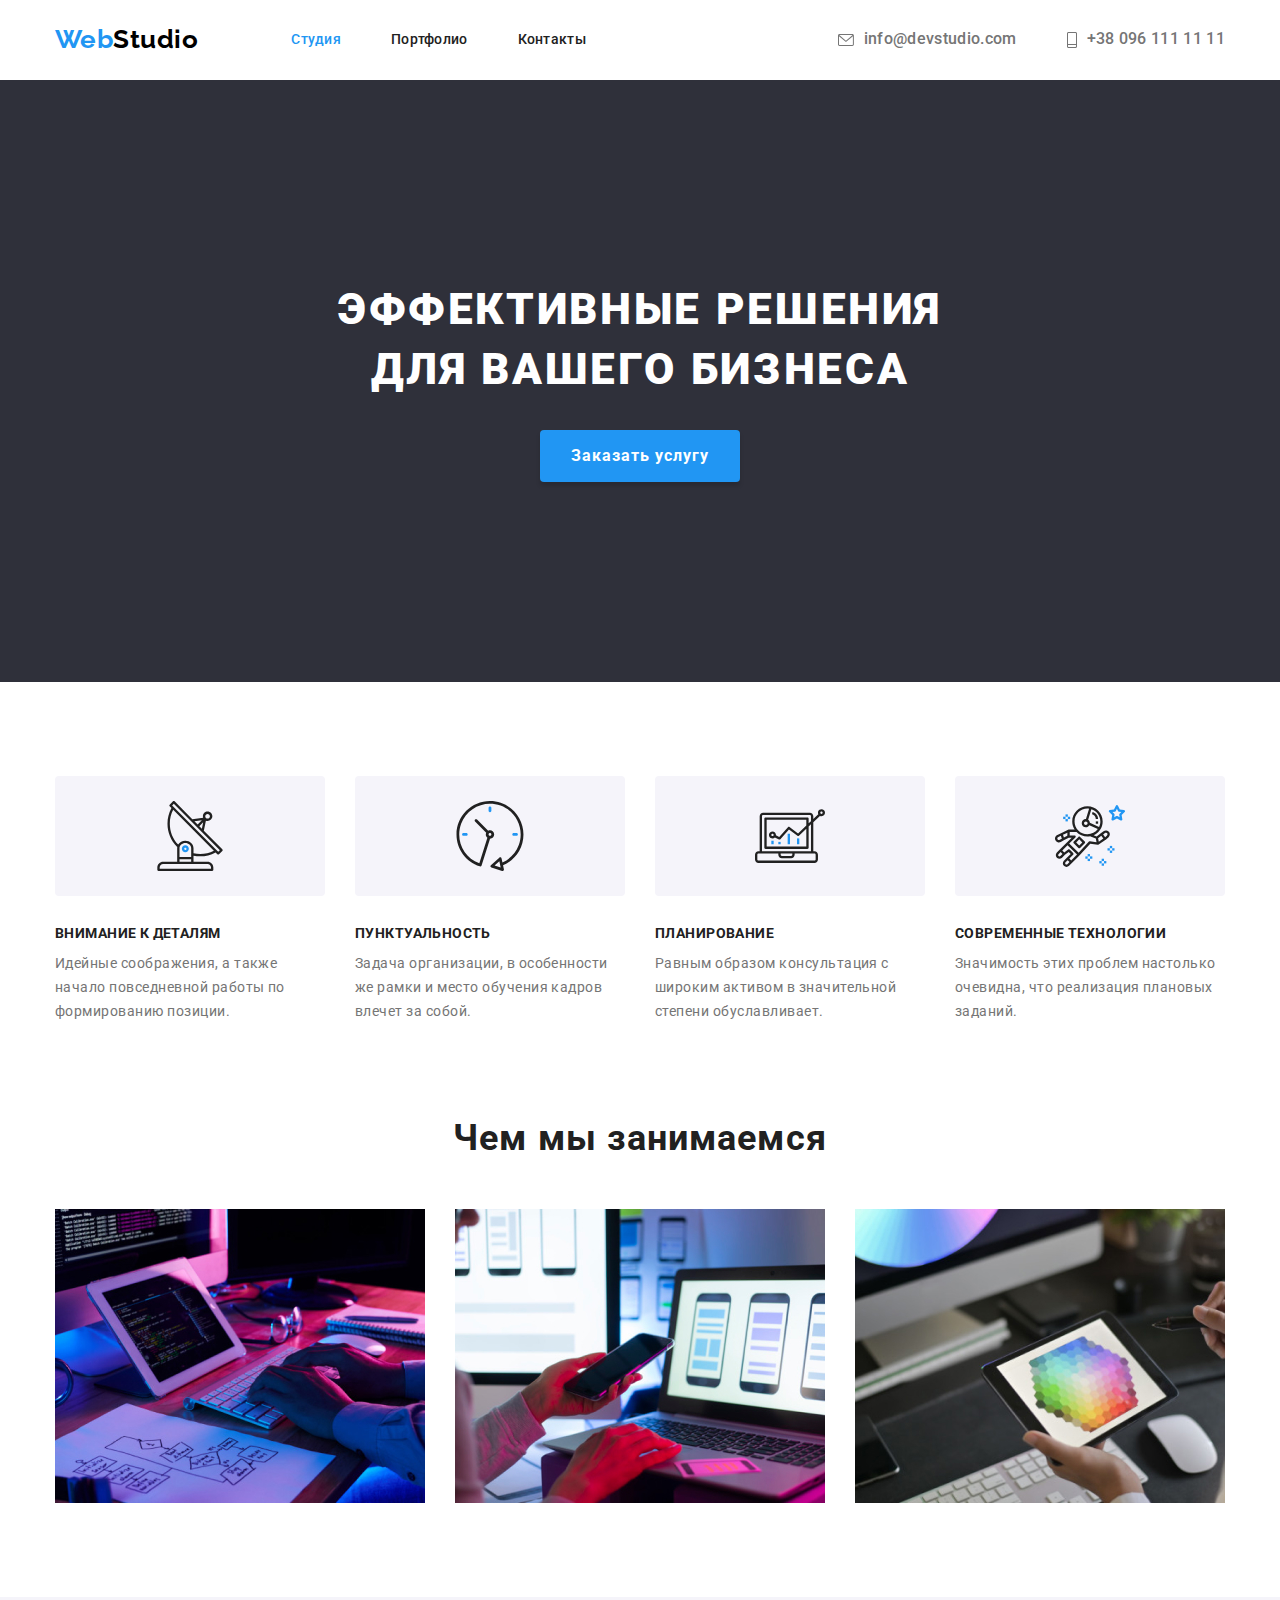
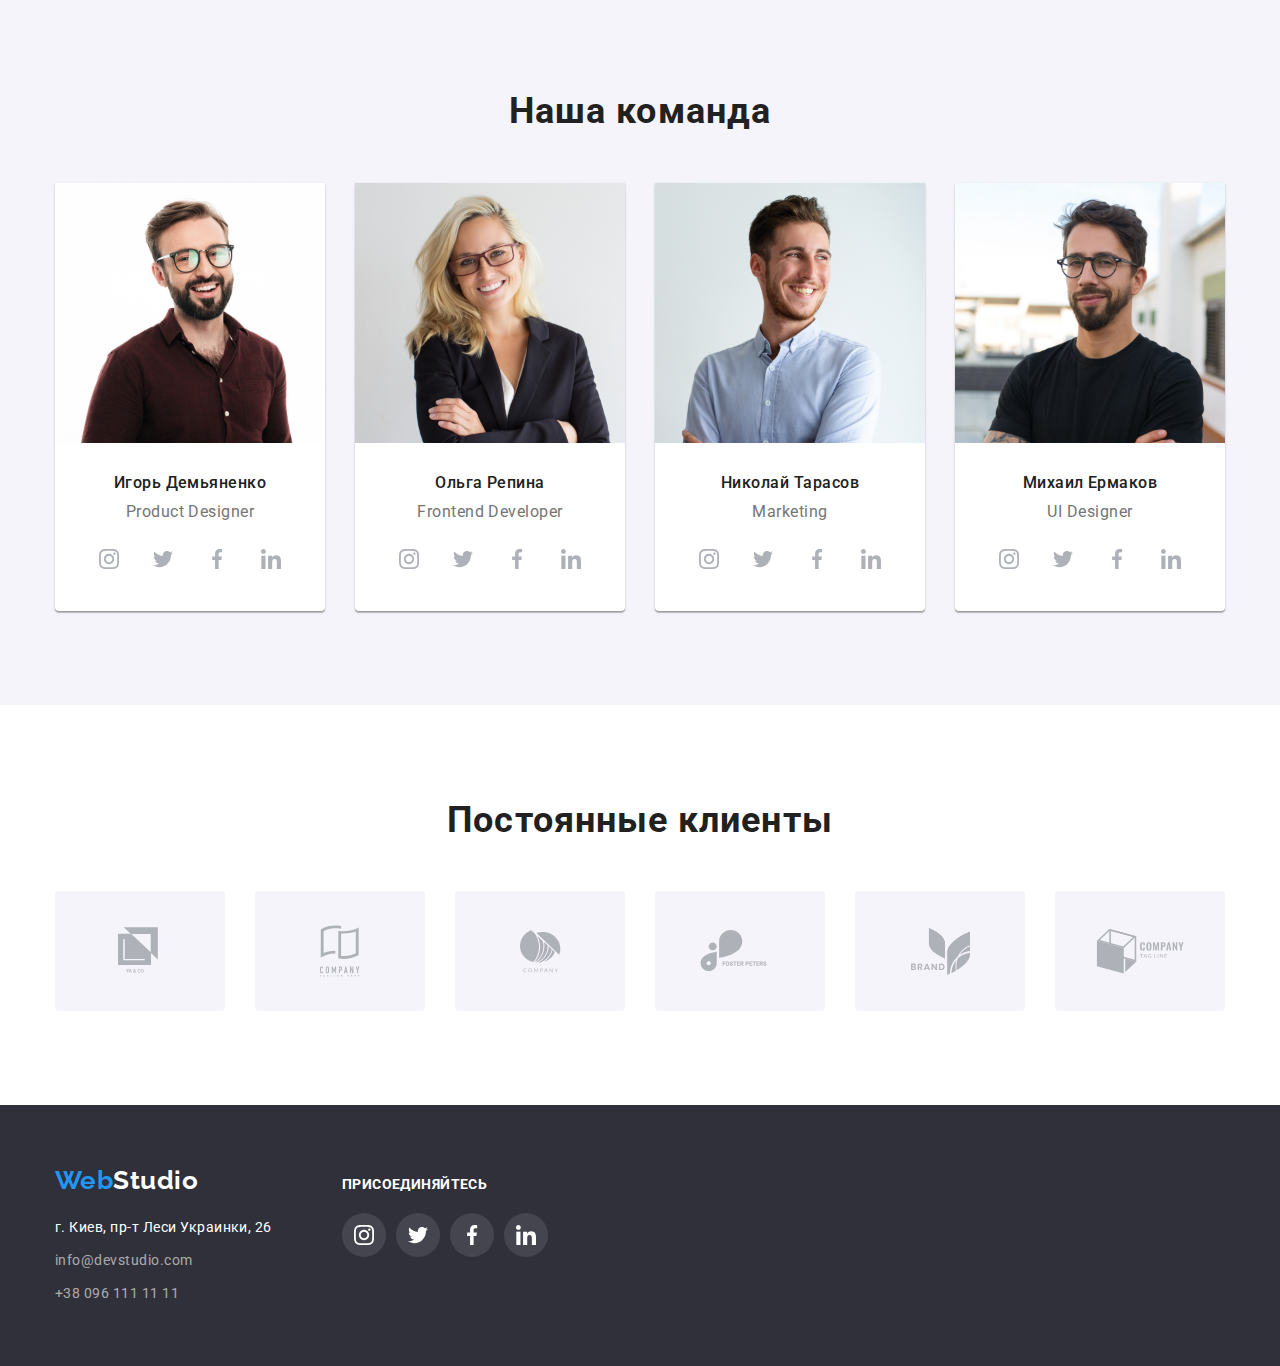
==== index.html @ d1368be6 "готовит к сдаче дз 4" ====
<!DOCTYPE html>
<html lang="ru">

<head>
    <meta charset="UTF-8">
    <meta name="viewport" content="width=device-width, initial-scale=1.0">
    <title>homework-third</title>
    <link rel="preconnect" href="https://fonts.gstatic.com">
    <link
        href="https://fonts.googleapis.com/css2?family=Raleway:wght@700&family=Roboto:wght@400;500;700;900&display=swap"
        rel="stylesheet">
    <link rel="stylesheet"
        href="https://cdnjs.cloudflare.com/ajax/libs/modern-normalize/1.0.0/modern-normalize.min.css">
    <link rel="stylesheet" href="./css/style.css">
</head>

<body class="page">
    <!-- Наш Хэдэр -->
    <header class="header">
        <!-- навигация  -->
        <div class="header-container container">
            <nav class="header-nav">
                <a href="./index.html" lang="en" class="logo link">
                    <span class="logo-web">Web</span>Studio
                </a>

                <ul class="header-nav-list list">
                    <li class="header-list-item"><a href="./index.html" class="header-link link current">Студия</a></li>
                    <li class="header-list-item"><a href="./portfolio.html" class="header-link link">Портфолио</a></li>
                    <li class="header-list-item"><a href="#contacts" class="header-link link">Контакты</a></li>
                </ul>
            </nav>
            <ul class="header-contacts list">
                <li class="header-contacts-item"><a href="mailto:info@devstudio.com" lang="en"
                        class="header-contacts-link link">
                        <svg class="header-contacts-icon icon-envelope">
                            <use href="./img/svg-icon/sprite.svg#icon-envelope"></use>
                        </svg>
                        info@devstudio.com</a>
                </li>
                <li class="header-contacts-item">
                    <a href="tel:+380961111111" class="header-contacts-link link">
                        <svg class="header-contacts-icon icon-cell">
                            <use href="./img/svg-icon/sprite.svg#icon-cell"></use>
                        </svg>
                        +38 096 111 11 11</a></li>
            </ul>
        </div>
    </header>
    <!-- Уникальная инфа -->
    <main>
        <!--Секция с баннером  -->
        <section class="hero">
            <div class="hero-container container">
                <h1 class="hero-title">
                    ЭФФЕКТИВНЫЕ РЕШЕНИЯ ДЛЯ ВАШЕГО БИЗНЕСА
                </h1>
                <button class="primary-button" type="button">
                    Заказать услугу
                </button>
            </div>
        </section>
        <!-- Секция наши особенности  -->
        <section class="features">
            <div class="features-container container">
                <h2 class="title-hidden">
                    Наши особенности
                </h2>
                <ul class="features-list list">
                    <li class="features-item">

                        <div class="svg-icon-container">
                            <svg class="features-list-icon">
                                <use href="./img/svg-icon/sprite.svg#icon-antenna"></use>
                            </svg>
                        </div>

                       <div class="features-box">
                            <h3 class="features-item-title title">
                                Внимание к деталям
                            </h3>
                            <p class="features-item-paragraph">
                                Идейные соображения, а также начало повседневной работы по формированию позиции.
                            </p>
                       </div>
                    </li>

                    <li class="features-item">

                        <div class="svg-icon-container">
                            <svg class="features-list-icon">
                                <use href="./img/svg-icon/sprite.svg#icon-clock"></use>
                            </svg>
                        </div>
                        
                        <div class="features-box">
                        <h3 class="features-item-title title">
                            Пунктуальность
                        </h3>
                        <p class="features-item-paragraph">
                            Задача организации, в особенности же рамки и место обучения кадров влечет за собой.
                        </p>
                        </div>
                    </li>

                    <li class="features-item">

                        <div class="svg-icon-container">
                            <svg class="features-list-icon">
                                <use href="./img/svg-icon/sprite.svg#icon-diagram"></use>
                            </svg>
                        </div>
                        
                        <div class="features-box">
                        <h3 class="features-item-title title">
                            Планирование
                        </h3>
                        <p class="features-item-paragraph">
                            Равным образом консультация с широким активом в значительной степени обуславливает.
                        </p>
                        </div>
                    </li>

                    <li class="features-item">

                        <div class="svg-icon-container">
                            <svg class="features-list-icon">
                                <use href="./img/svg-icon/sprite.svg#icon-astronaut"></use>
                            </svg>
                        </div>
                        
                        <div class="features-box">
                        <h3 class="features-item-title title">
                            Современные технологии
                        </h3>
                        <p class="features-item-paragraph">
                            Значимость этих проблем настолько очевидна, что реализация плановых заданий.
                        </p>
                        </div>
                    </li>
                </ul>
            </div>
        </section>
        <!-- Секция чем мы занимемся -->
        <section class="duties">
            <div class="duties-container container">
                <h2 class="duties-title title">
                    Чем мы занимаемся
                </h2>
                <ul class="duties-list list">
                    <li class="duties-item">
                        <img src="./img/serveces/typing.jpg" alt="Набор кода"
                            class="duties-item-photo">
                    </li>
                    <li class="duties-item">
                        <img src="./img/serveces/scanning.jpg" alt="Сканирование" 
                            class="duties-item-photo">
                    </li>
                    <li class="duties-item">
                        <img src="./img/serveces/colour-choosing.jpg" alt="Выбор цвета" 
                            class="duties-item-photo">
                    </li>
                </ul>
            </div>
        </section>
        <!-- Секция наш персонал -->
        <section class="staff">
            <div class="staff-container container">
                <h2 class="staff-title title">
                    Наша команда
                </h2>
                <ul class="staff-list list">
                    <li class="staff-item-card">
                        <img src="./img/our-team/Igor.jpg" lang="en" alt="Фото нашего Product Designer"
                            class="staff-card-image">
                        <div class="staff-info">
                            <h3 class="staff-info-title title">
                                Игорь Демьяненко
                            </h3>
                            <p lang="en" class="staff-info-paragraph">
                                Product Designer
                            </p>

                            <ul class="social-list list">
                                <li class="social-link-item"><a href="" class="social-link-item-link link social-instagram"> <svg class="social-list-icon">
                                    <use href="./img/svg-icon/sprite.svg#icon-instagram"></use>
                                </svg> </a></li>
                                <li class="social-link-item"><a href="" class="social-link-item-link social-twitter"> <svg class="social-list-icon">
                                    <use href="./img/svg-icon/sprite.svg#icon-twitter"></use>
                                </svg> </a></li>
                                <li class="social-link-item"><a href="" class="social-link-item-link social-facebook"> <svg class="social-list-icon">
                                    <use href="./img/svg-icon/sprite.svg#icon-facebook"></use>
                                </svg> </a></li>
                                <li class="social-link-item"><a href="" class="social-link-item-link social-linkedin"> <svg class="social-list-icon">
                                    <use href="./img/svg-icon/sprite.svg#icon-linkedin"></use>
                                </svg> </a></li>
                            </ul>
                        </div>
                    </li>
                    <li class="staff-item-card">
                        <img src="./img/our-team/Olga.jpg" lang="en" alt="Фото нашего  Frontend Developer"
                            class="staff-card-image">
                        <div class="staff-info">
                            <h3 class="staff-info-title title">
                                Ольга Репина
                            </h3>
                            <p lang="en" class="staff-info-paragraph">
                                Frontend Developer
                            </p>

                            <ul class="social-list list">
                                <li class="social-link-item"><a href="" class="social-link-item-link link social-instagram"> <svg
                                            class="social-list-icon">
                                            <use href="./img/svg-icon/sprite.svg#icon-instagram"></use>
                                        </svg> </a></li>
                                <li class="social-link-item"><a href="" class="social-link-item-link social-twitter"> <svg class="social-list-icon">
                                            <use href="./img/svg-icon/sprite.svg#icon-twitter"></use>
                                        </svg> </a></li>
                                <li class="social-link-item"><a href="" class="social-link-item-link social-facebook"> <svg
                                            class="social-list-icon">
                                            <use href="./img/svg-icon/sprite.svg#icon-facebook"></use>
                                        </svg> </a></li>
                                <li class="social-link-item"><a href="" class="social-link-item-link social-linkedin"> <svg
                                            class="social-list-icon">
                                            <use href="./img/svg-icon/sprite.svg#icon-linkedin"></use>
                                        </svg> </a></li>
                            </ul>
                        </div>
                    </li>
                    <li class="staff-item-card">
                        <img src="./img/our-team/Nikolas.jpg" lang="en" alt="Фото нашего Marketing"
                            class="staff-card-image" >
                        <div class="staff-info">
                            <h3 class="staff-info-title title">
                                Николай Тарасов
                            </h3>
                            <p lang="en" class="staff-info-paragraph">
                                Marketing
                            </p>

                            <ul class="social-list list">
                                <li class="social-link-item"><a href="" class="social-link-item-link link social-instagram"> <svg
                                            class="social-list-icon">
                                            <use href="./img/svg-icon/sprite.svg#icon-instagram"></use>
                                        </svg> </a></li>
                                <li class="social-link-item"><a href="" class="social-link-item-link social-twitter"> <svg class="social-list-icon">
                                            <use href="./img/svg-icon/sprite.svg#icon-twitter"></use>
                                        </svg> </a></li>
                                <li class="social-link-item"><a href="" class="social-link-item-link social-facebook"> <svg
                                            class="social-list-icon">
                                            <use href="./img/svg-icon/sprite.svg#icon-facebook"></use>
                                        </svg> </a></li>
                                <li class="social-link-item"><a href="" class="social-link-item-link social-linkedin"> <svg
                                            class="social-list-icon">
                                            <use href="./img/svg-icon/sprite.svg#icon-linkedin"></use>
                                        </svg> </a></li>
                            </ul>
                        </div>
                    </li>
                    <li class="staff-item-card">
                        <img src="./img/our-team/Michail.jpg" lang="en" alt="Фото нашего UI Designer"
                            class="staff-card-image">
                        <div class="staff-info">
                            <h3 class="staff-info-title title">
                                Михаил Ермаков
                            </h3>
                            <p lang="en" class="staff-info-paragraph">
                                UI Designer
                            </p>

                            <ul class="social-list list">
                                <li class="social-link-item"><a href="" class="social-link-item-link link social-instagram"> <svg
                                            class="social-list-icon">
                                            <use href="./img/svg-icon/sprite.svg#icon-instagram"></use>
                                        </svg> </a></li>
                                <li class="social-link-item"><a href="" class="social-link-item-link social-twitter"> <svg class="social-list-icon">
                                            <use href="./img/svg-icon/sprite.svg#icon-twitter"></use>
                                        </svg> </a></li>
                                <li class="social-link-item"><a href="" class="social-link-item-link social-facebook"> <svg
                                            class="social-list-icon">
                                            <use href="./img/svg-icon/sprite.svg#icon-facebook"></use>
                                        </svg> </a></li>
                                <li class="social-link-item"><a href="" class="social-link-item-link social-linkedin"> <svg
                                            class="social-list-icon">
                                            <use href="./img/svg-icon/sprite.svg#icon-linkedin"></use>
                                        </svg> </a></li>
                            </ul>
                        </div>
                    </li>
                </ul>
            </div>
        </section>
        <!-- Постоянные клиенты -->
        <section class="regular-customer">
            <div class="regular-customer-container container">
                <h2 class="regular-customer-title">Постоянные клиенты</h2>
                <ul class="regular-customer-list list">
                    <li class="regular-customer-item">
                        <svg class="customer-list-icon" width="44px" height="49px">
                            <use href="./img/svg-icon/sprite.svg#icon-logo-one"></use>
                        </svg>
                    </li>
                    
                    <li class="regular-customer-item">
                        <svg class="customer-list-icon" width="40px" height="52px">
                            <use href="./img/svg-icon/sprite.svg#icon-logo-two"></use>
                        </svg>
                    </li>

                    <li class="regular-customer-item">
                        <svg class="customer-list-icon" width="41px" height="43px">
                            <use href="./img/svg-icon/sprite.svg#icon-logo-three"></use>
                        </svg>
                    </li>

                    <li class="regular-customer-item">
                        <svg class="customer-list-icon" width="80px" height="42px">
                            <use href="./img/svg-icon/sprite.svg#icon-logo-four"></use>
                        </svg>
                    </li>

                    <li class="regular-customer-item">
                        <svg class="customer-list-icon" width="59px" height="47px">
                            <use href="./img/svg-icon/sprite.svg#icon-logo-five"></use>
                        </svg>
                    </li>

                    <li class="regular-customer-item">
                        <svg class="customer-list-icon" width="89px" height="45px">
                            <use href="./img/svg-icon/sprite.svg#icon-logo-six"></use>
                        </svg>
                    </li>
                </ul>
            </div>
        </section>
    </main>
    <!-- Наш Футэр -->
    <footer class="footer">
        <div class="footer-container container">
            <div class="logo-plus-address-container">
                <div class="container-logo">
                    <a href="./index.html" lang="en" class="logo link">
                    <span class="logo-web">Web</span>Studio
                    </a>
                </div>

                <address id="contacts" class="footer-address">
                    <ul class="footer-list list">
                        <li class="footer-item">
                            <a href="https://goo.gl/maps/tSYE8Pj3sfSVLAzh6" target="_blank" rel="noopener noreferrer"
                                class="footer-city-link footer-info link">г. Киев, пр-т Леси Украинки, 26</a>
                        </li>
                        <li class="footer-item">
                            <a href="mailto:info@devstudio.com" lang="en"
                                class="footer-mail-link footer-info link">info@devstudio.com</a>
                        </li>
                        <li class="footer-item">
                            <a href="tel:+380961111111" class="footer-tel-link footer-info link">+38 096 111 11 11</a>
                        </li>
                    </ul>
                </address>
            </div>
            
            
            <div class="social-join">
            <b class="join">
                Присоединяйтесь
            </b>
            <ul class="social-join-list list" >
                    <li class="social-join-link-item"><a href="" class="social-join-link-item-link link social-instagram"> <svg
                                class="social-join-list-icon">
                                <use href="./img/svg-icon/sprite.svg#icon-instagram"></use>
                            </svg> </a></li>
                    <li class="social-join-link-item"><a href="" class="social-join-link-item-link link social-twitter"> <svg class="social-join-list-icon">
                                <use href="./img/svg-icon/sprite.svg#icon-twitter"></use>
                            </svg> </a></li>
                    <li class="social-join-link-item"><a href="" class="social-join-link-item-link link social-facebook"> <svg
                                class="social-join-list-icon">
                                <use href="./img/svg-icon/sprite.svg#icon-facebook"></use>
                            </svg> </a></li>
                    <li class="social-join-link-item"><a href="" class="social-join-link-item-link link social-linkedin"> <svg
                                class="social-join-list-icon">
                                <use href="./img/svg-icon/sprite.svg#icon-linkedin"></use>
                            </svg> </a></li>
            </ul>
        </div>
        </div>
    </footer>
</body>

</html>
---- css/style.css ----
:root {
  --primary-background-color: #ffffff;
  --secondary-background-color: #f5f4fa;
  --hero-background-color: #2f303a;
  --accent-text-color: #2196f3;
  --title-text-color: #212121;
  --paragraph-text-color: #757575;

  --primary-fonts: Roboto, sans-serif;
  --secondary-fonts: Raleway, cursive;

  --letter-spacing: 0.03em;
  --hero-title-letter-spacing: 0.06em;
  --main-links-letter-spacing: 0.02em;
}

.page {
  background-color: var(--primary-background-color);
  font-family: var(--primary-fonts);
  color: var(--paragraph-text-color);
  letter-spacing: var(--letter-spacing);
}

/* ==================== UTILITIES ===================== */
.list {
  margin: 0;
  padding: 0;
  list-style: none;
}

.link {
  margin: 0;
  padding: 0;

  color: var(--title-text-color);
  text-decoration: none;
}

.title {
  color: var(--title-text-color);

  font-weight: 700;
  letter-spacing: var(--letter-spacing);
}
.container {
  width: 1200px;
  padding-left: 15px;
  padding-right: 15px;
  /* outline: 2px solid tomato; */
  margin-left: auto;
  margin-right: auto;
}

h1,
h2,
h3,
h4,
h5,
h6,
p {
  margin: 0;
}

img {
  display: block;
  max-width: 100%;
  height: auto;
}

address {
  font-style: normal;
}

.logo {
  color: #000000;
  font-family: var(--secondary-fonts);
  font-weight: 700;
  font-size: 26px;
  line-height: 1.2;
}

.logo-web {
  color: var(--accent-text-color);
}

.title-hidden {
  position: absolute;
  width: 1px;
  height: 1px;
  margin: -1px;
  padding: 0;
  border: 0;
  clip: rect(0 0 0);
  overflow: hidden;
}

.footer-info {
  color: rgba(255, 255, 255, 0.6);

  font-size: 14px;
  line-height: 1.71;
}
.current {
  color: var(--accent-text-color);
}
/* ==================== END UTILITIES ===================== */

/* ==================== HEADER ===================== */
.header {
  padding-top: 24px;
  padding-bottom: 25px;
}

.header-container {
  display: flex;
  margin-left: auto;
  align-items: center;
}

.header-nav {
  display: flex;
  align-items: center;
}

.header-nav-list {
  display: flex;
  margin-left: 93px;
  align-items: center;
}

.header-list-item:not(:first-child) {
  margin-left: 50px;
}

.header-link {
  letter-spacing: var(--main-links-letter-spacing);
  font-weight: 500;
  font-size: 14px;
  line-height: 1.14;
}

.header-link:hover,
.header-link:focus {
  color: var(--accent-text-color);
}

/* полосочкаааааааааааааааааа */

/* .current::after {
  content: "";
  width: 48px;
  height: 4px;
  display: block;
  margin: 28px auto 0;
  background-color: var(--accent-text-color);
} */

.header-contacts {
  display: flex;
  margin-left: auto;
}

.header-contacts-item:not(:first-child) {
  margin-left: 50px;
}

.header-contacts-link {
  display: flex;
  align-items: center;
  color: var(--paragraph-text-color);

  font-weight: 500;
  letter-spacing: var(--main-links-letter-spacing);
}

.header-contacts-icon {
  margin-right: 10px;
  fill: var(--paragraph-text-color);
}

.header-contacts-icon.icon-envelope {
  width: 16px;
  height: 12px;
}

.header-contacts-icon.icon-cell {
  width: 10px;
  height: 16px;
}

.header-contacts-link:hover .header-contacts-icon,
.header-contacts-link:focus .header-contacts-icon {
  fill: var(--accent-text-color);
}

.header-contacts-link:hover,
.header-contacts-link:focus {
  color: var(--accent-text-color);
}
/* ==================== END HEADER ===================== */

/* ====================================================== INDEX.HTML =========================================== */

/* ==================== HERO ===================== */
.hero {
  background-color: var(--hero-background-color);
  padding-top: 200px;
  padding-bottom: 200px;
}

.hero-container {
  text-align: center;
}

.hero-title {
  margin: 0 auto 30px;
  color: var(--primary-background-color);
  max-width: 696px;
  font-weight: 900;
  font-size: 44px;
  line-height: 1.36;
  letter-spacing: var(--hero-title-letter-spacing);
  text-transform: uppercase;
}

.primary-button {
  cursor: pointer;

  padding: 10px 30px;

  color: var(--primary-background-color);
  background-color: var(--accent-text-color);
  border: 1px solid transparent;
  border-radius: 4px;
  box-shadow: 0px 4px 4px rgba(0, 0, 0, 0.15);

  font-family: inherit;
  font-weight: 700;
  font-size: 16px;
  line-height: 1.87;
  letter-spacing: var(--hero-title-letter-spacing);

  min-width: 200px;
  text-align: center;
}
/* ==================== END HERO ===================== */

/* ==================== FEATURES ===================== */
.features {
  background-color: var(--primary-background-color);
  padding-top: 94px;
  padding-bottom: 94px;
}

.features-list {
  display: flex;
  flex-wrap: wrap;
  margin-left: -30px;
  margin-top: -30px;
}

.features-item {
  flex-basis: calc(100% / 4 - 30px);
  margin-left: 30px;
  margin-top: 30px;
}

.svg-icon-container {
  margin-bottom: 30px;
  display: flex;
  align-items: center;
  justify-content: center;
  width: 270px;
  height: 120px;
  background-color: var(--secondary-background-color);
  border-radius: 4px;
}

.features-list-icon {
  width: 70px;
  height: 70px;
}

.features-item-title {
  margin-bottom: 10px;

  font-size: 14px;
  line-height: 1.14;
  text-transform: uppercase;
}

.features-item-paragraph {
  font-size: 14px;
  line-height: 1.71;
}
/* ==================== END FEATURES ===================== */

/* ==================== DUTIES ===================== */
.duties {
  background-color: var(--primary-background-color);
  padding-bottom: 94px;
}

.duties-title {
  margin-bottom: 50px;

  text-align: center;
  font-size: 36px;
  line-height: 1.16;
}

.duties-list {
  display: flex;
  flex-wrap: wrap;
  margin-left: -30px;
  margin-top: -30px;
}

.duties-item {
  flex-basis: calc(100% / 3 - 30px);
  margin-left: 30px;
  margin-top: 30px;
}

/* ==================== END DUTIES ===================== */

/* ==================== END STAFF ===================== */
.staff {
  background-color: var(--secondary-background-color);
  padding-top: 94px;
  padding-bottom: 94px;
}

.staff-title {
  margin-bottom: 50px;

  text-align: center;
  font-size: 36px;
  line-height: 1.16;
}

.staff-list {
  display: flex;
  flex-wrap: wrap;
  margin-left: -30px;
  margin-top: -30px;
}

.staff-info-title {
  margin-bottom: 10px;

  font-weight: 500;
  font-size: 16px;
  line-height: 1.19;
}

.staff-info-paragraph {
  margin-bottom: 16px;

  font-weight: normal;
  font-size: 16px;
  line-height: 1.19;
  letter-spacing: var(--letter-spacing);
}

.staff-item-card {
  width: 270px;
  border-radius: 0px 0px 4px 4px;
  box-shadow: 0px 1px 3px rgba(0, 0, 0, 0.12), 0px 1px 1px rgba(0, 0, 0, 0.14),
    0px 2px 1px rgba(0, 0, 0, 0.2);
  background-color: var(--primary-background-color);
}

.staff-item-card {
  flex-basis: calc(100% / 4 - 30px);
  margin-left: 30px;
  margin-top: 30px;
}

.staff-info {
  text-align: center;
  padding-top: 30px;
  padding-bottom: 30px;
  padding-right: 32px;
  padding-left: 32px;
}

.social-list {
  display: flex;
  align-items: center;
  justify-content: center;
}
.social-link-item:not(:last-child) {
  margin-right: 10px;
}
.social-link-item-link {
  display: flex;
  align-items: center;
  justify-content: center;
  width: 44px;
  height: 44px;
  border-radius: 50%;
}

.social-link-item-link:hover,
.social-link-item-link:focus {
  background-color: var(--accent-text-color);
}
.social-list-icon {
  width: 20px;
  height: 20px;
  fill: #afb1b8;
}

.social-link-item-link:hover .social-list-icon,
.social-link-item-link:focus .social-list-icon {
  fill: var(--primary-background-color);
}

/* ==================== END STAFF ===================== */

/* ==================== CUSTOMER ===================== */
.regular-customer-container {
  text-align: center;
  padding-top: 94px;
  padding-bottom: 94px;
}

.regular-customer-title {
  margin-bottom: 50px;
  color: var(--title-text-color);
  font-weight: 700;
  font-size: 36px;
  line-height: 42px;
  letter-spacing: var(--letter-spacing);
}
.regular-customer-list {
  display: flex;
}
.regular-customer-item {
  display: flex;
  align-items: center;
  justify-content: center;
  width: 270px;
  height: 120px;
  background-color: var(--secondary-background-color);
  border-radius: 4px;
}

.regular-customer-item:not(:last-child) {
  margin-right: 30px;
}

.customer-list-icon {
  fill: #afb1b8;
}

.customer-list-icon:hover,
.customer-list-icon:focus {
  fill: var(--accent-text-color);
}

/* ==================== END CUSTOMER ===================== */

/* ==================== FOOTER ===================== */
.footer {
  background-color: var(--hero-background-color);
  padding-top: 60px;
  padding-bottom: 60px;
}

.footer-container {
  display: flex;
  align-items: baseline;
}

.logo-plus-address-container {
  margin-right: 70px;
}

.container-logo {
  margin-bottom: 20px;
}

.container-logo > .logo {
  color: var(--primary-background-color);
}

.logo-web {
  color: var(--accent-text-color);
}

.footer-item:not(:last-child) {
  margin-bottom: 9px;
}

.footer-city-link.link {
  color: var(--primary-background-color);
}

.join {
  display: block;
  margin-bottom: 20px;

  color: var(--primary-background-color);

  font-weight: 700;
  font-size: 14px;
  line-height: 1.14;
  letter-spacing: var(--letter-spacing);
  text-transform: uppercase;
}

.social-join-list {
  display: flex;
  align-items: center;
  justify-content: center;
}

.social-join-link-item:not(:last-child) {
  margin-right: 10px;
}

.social-join-link-item-link {
  display: flex;
  align-items: center;
  justify-content: center;
  width: 44px;
  height: 44px;
  border-radius: 50%;
  background-color: rgba(255, 255, 255, 0.1);
}

.social-join-link-item-link:hover,
.social-join-link-item-link:focus {
  background-color: var(--accent-text-color);
}

.social-join-list-icon {
  width: 20px;
  height: 20px;
  fill: var(--primary-background-color);
}

/* ==================== END FOOTER ===================== */
/* ====================================================== PORTFOLIO.HTML ====================================== */
/* ==================== PORT ===================== */
.header.portfolio {
  border-bottom: 1px solid #ececec;
}
.port {
  background-color: var(--primary-background-color);
  padding-top: 94px;
  padding-bottom: 94px;
}

.port-list-button {
  display: flex;
  justify-content: center;
  margin-bottom: 50px;
}

.portfolio-button {
  padding: 6px 22px;
  border: transparent;
  border-radius: 4px;

  background-color: var(--paragraph-text-color);

  font-family: inherit;
  letter-spacing: var(--letter-spacing);
  font-weight: 500;
  font-size: 16px;
  line-height: 1.62;
  text-align: center;
}

.portfolio-button:hover,
.portfolio-button:focus {
  box-shadow: 0px 3px 1px rgba(0, 0, 0, 0.1), 0px 1px 2px rgba(0, 0, 0, 0.08),
    0px 2px 2px rgba(0, 0, 0, 0.12);
  background-color: var(--accent-text-color);
  color: var(--primary-background-color);
  cursor: pointer;
}

.port-item:not(:first-child) {
  margin-left: 8px;
}

.port-list-card {
  display: flex;
  flex-wrap: wrap;
  margin-left: -30px;
  margin-top: -30px;
}

.port-item-card {
  flex-basis: calc(100% / 3 - 30px);
  margin-left: 30px;
  margin-top: 30px;

  background-color: var(--primary-background-color);
}

.port-item-card:hover,
.port-item-card:focus {
  box-shadow: 0px 1px 1px rgba(0, 0, 0, 0.12), 0px 4px 4px rgba(0, 0, 0, 0.06),
    1px 4px 6px rgba(0, 0, 0, 0.16);
}

.port-card-div {
  padding: 20px 24px;
  border-bottom: 1px solid #eeeeee;
  border-right: 1px solid #eeeeee;
  border-left: 1px solid #eeeeee;
}

.port-card-title {
  margin-bottom: 4px;

  color: var(--title-text-color);
  font-weight: 700;
  font-size: 18px;
  line-height: 2;
  letter-spacing: var(--hero-title-letter-spacing);
}

.port-card-paragraph {
  font-size: 16px;
  line-height: 1.87;
}
/* ==================== END PORT ===================== */
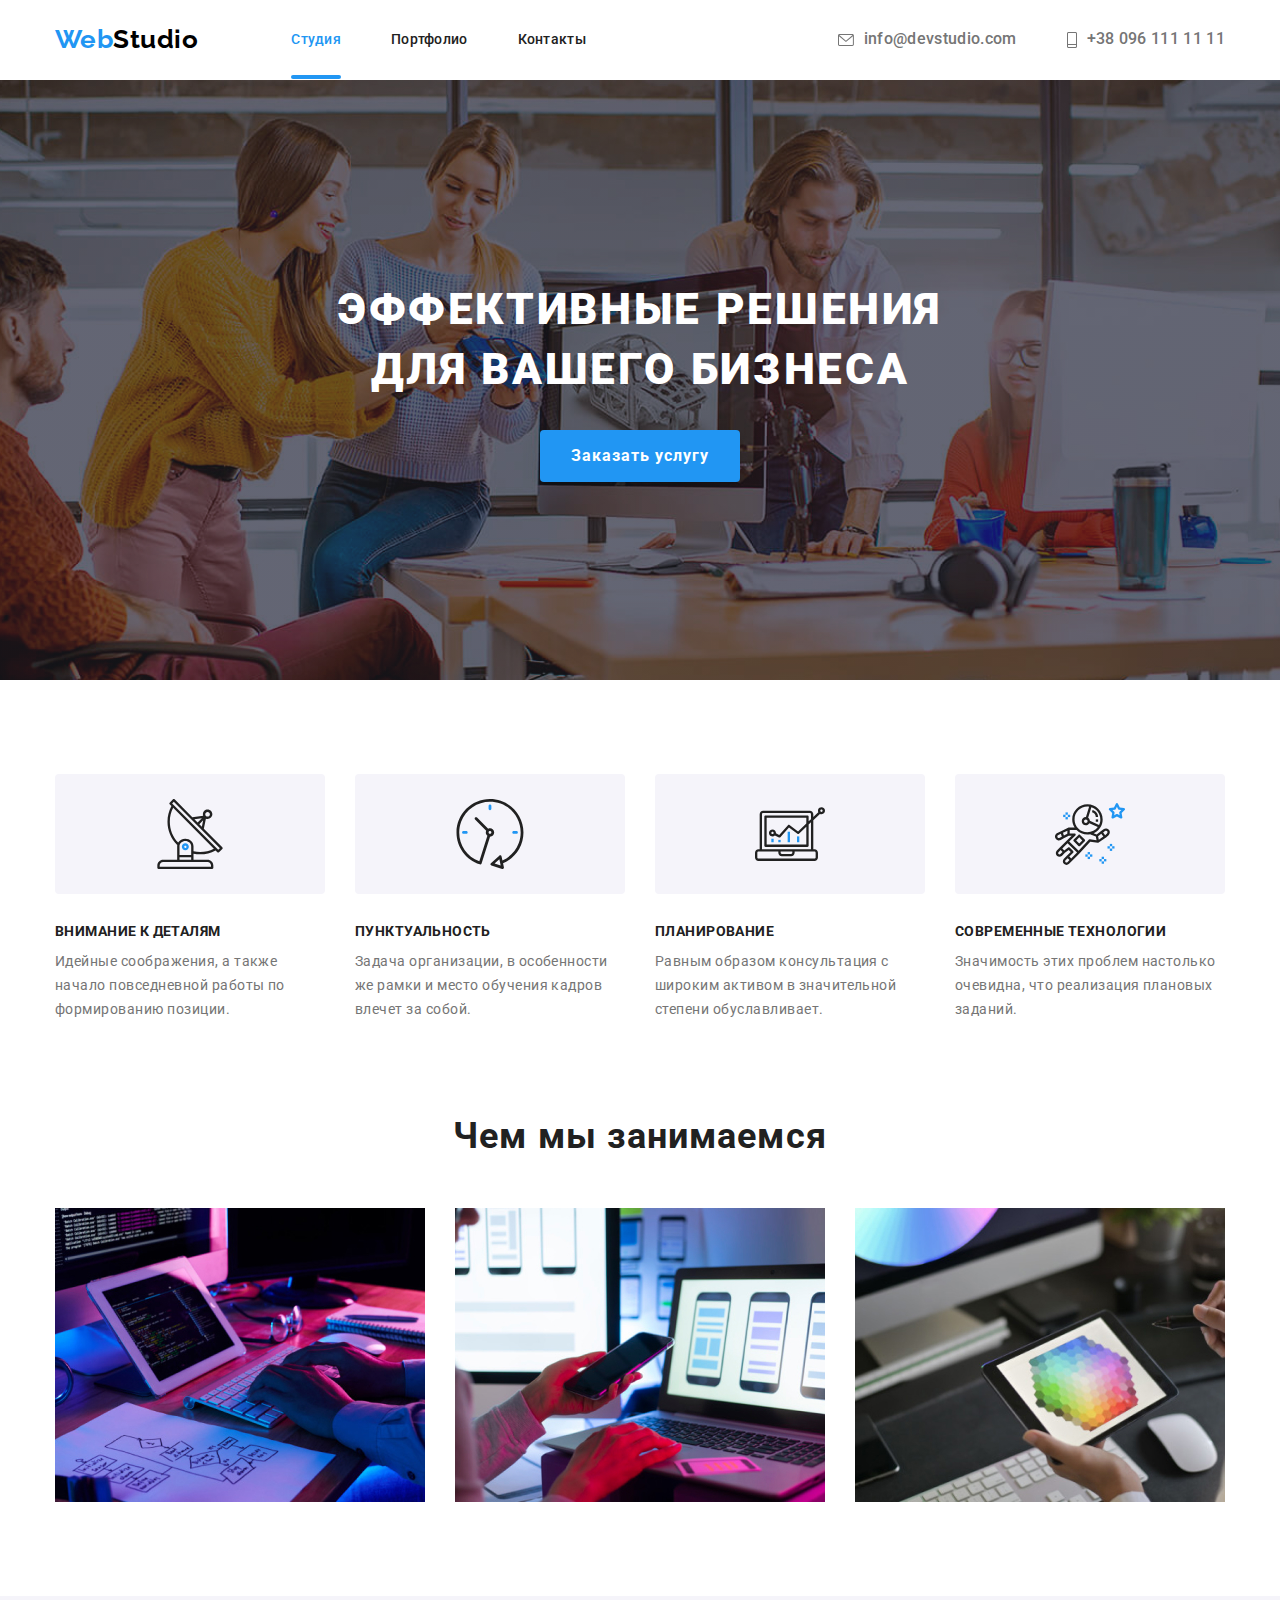
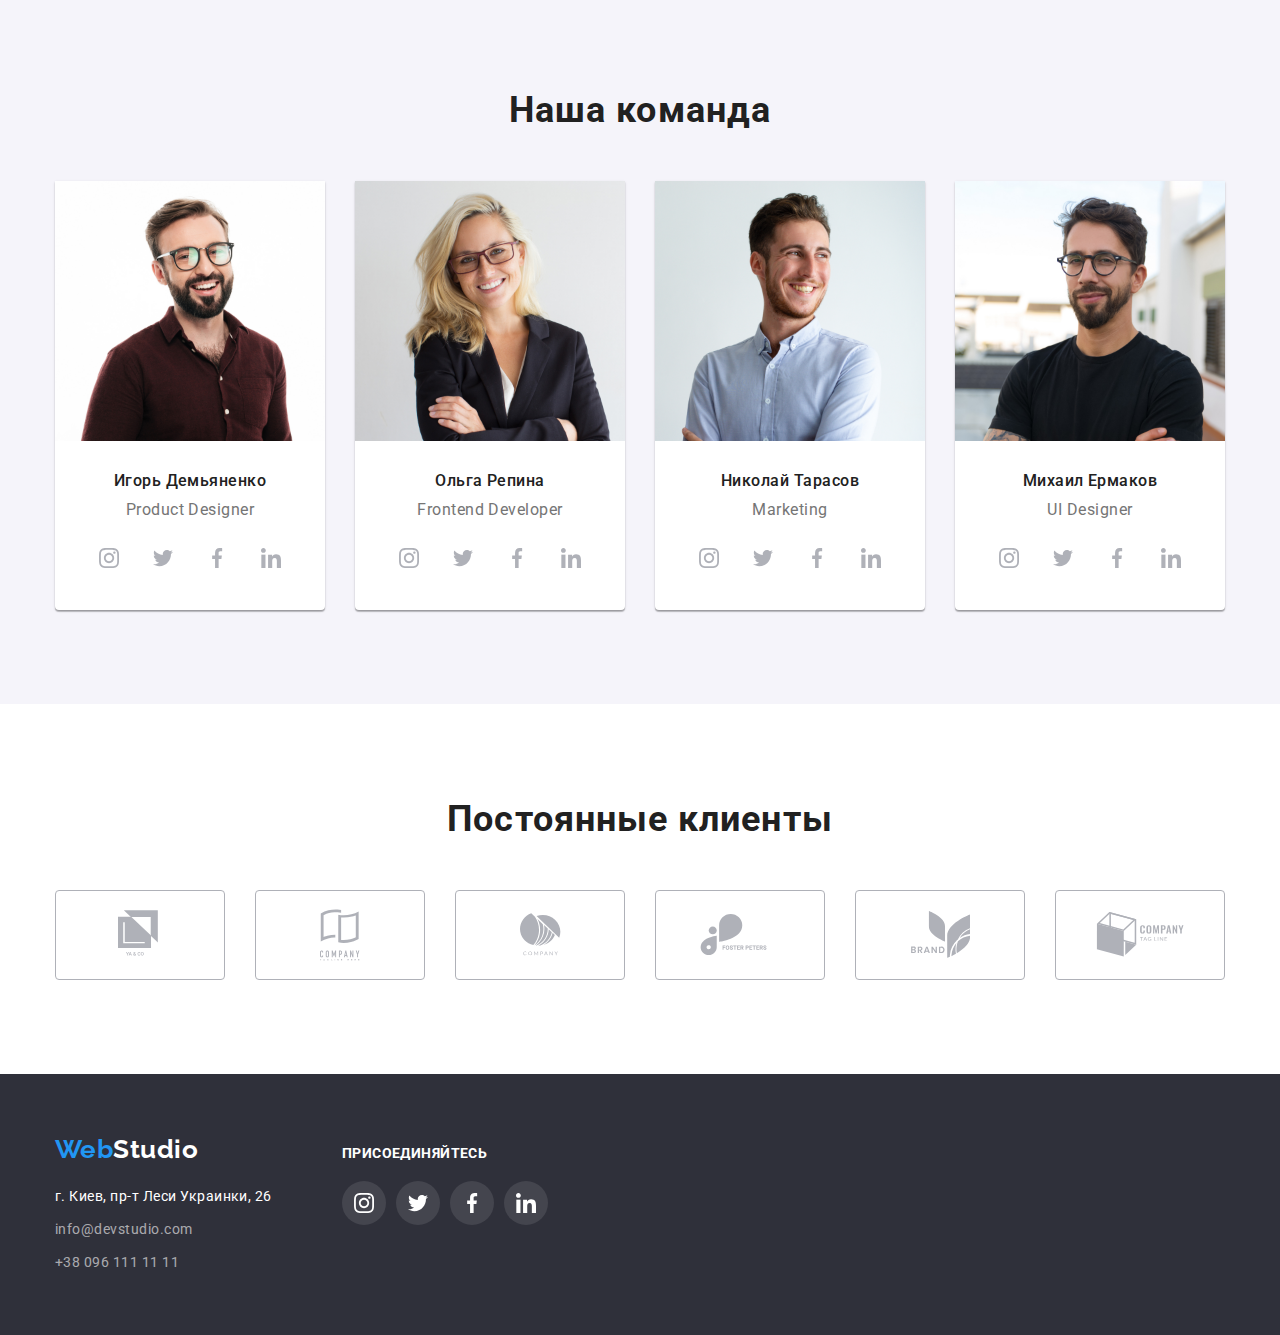
==== commit 05716027: "фиксит" ====
--- a/index.html
+++ b/index.html
@@ -280,8 +280,9 @@
                                             class="social-list-icon">
                                             <use href="./img/svg-icon/sprite.svg#icon-facebook"></use>
                                         </svg> </a></li>
-                                <li class="social-link-item"><a href="" class="social-link-item-link social-linkedin"> <svg
-                                            class="social-list-icon">
+                                <li class="social-link-item">
+                                    <a href="" class="social-link-item-link social-linkedin"> 
+                                        <svg class="social-list-icon">
                                             <use href="./img/svg-icon/sprite.svg#icon-linkedin"></use>
                                         </svg> </a></li>
                             </ul>
@@ -296,39 +297,51 @@
                 <h2 class="regular-customer-title">Постоянные клиенты</h2>
                 <ul class="regular-customer-list list">
                     <li class="regular-customer-item">
-                        <svg class="customer-list-icon" width="44px" height="49px">
-                            <use href="./img/svg-icon/sprite.svg#icon-logo-one"></use>
-                        </svg>
+                        <a href="" class="regular-customer-item-link regular-customer-logo-one" >
+                            <svg class="customer-list-icon" width="44px" height="49px">
+                                <use href="./img/svg-icon/sprite.svg#icon-logo-one"></use>
+                            </svg>
+                        </a>
                     </li>
                     
                     <li class="regular-customer-item">
-                        <svg class="customer-list-icon" width="40px" height="52px">
-                            <use href="./img/svg-icon/sprite.svg#icon-logo-two"></use>
-                        </svg>
-                    </li>
-
-                    <li class="regular-customer-item">
-                        <svg class="customer-list-icon" width="41px" height="43px">
-                            <use href="./img/svg-icon/sprite.svg#icon-logo-three"></use>
-                        </svg>
-                    </li>
-
-                    <li class="regular-customer-item">
-                        <svg class="customer-list-icon" width="80px" height="42px">
-                            <use href="./img/svg-icon/sprite.svg#icon-logo-four"></use>
-                        </svg>
-                    </li>
-
-                    <li class="regular-customer-item">
-                        <svg class="customer-list-icon" width="59px" height="47px">
-                            <use href="./img/svg-icon/sprite.svg#icon-logo-five"></use>
-                        </svg>
-                    </li>
-
-                    <li class="regular-customer-item">
-                        <svg class="customer-list-icon" width="89px" height="45px">
-                            <use href="./img/svg-icon/sprite.svg#icon-logo-six"></use>
-                        </svg>
+                        <a href="" class="regular-customer-item-link regular-customer-logo-two">
+                            <svg class="customer-list-icon" width="40px" height="52px">
+                                <use href="./img/svg-icon/sprite.svg#icon-logo-two"></use>
+                            </svg>
+                        </a>
+                    </li>
+
+                    <li class="regular-customer-item">
+                        <a href="" class="regular-customer-item-link regular-customer-logo-three">
+                            <svg class="customer-list-icon" width="41px" height="43px">
+                                <use href="./img/svg-icon/sprite.svg#icon-logo-three"></use>
+                            </svg>
+                        </a>
+                    </li>
+
+                    <li class="regular-customer-item">
+                        <a href="" class="regular-customer-item-link regular-customer-logo-four">
+                            <svg class="customer-list-icon" width="80px" height="42px">
+                                <use href="./img/svg-icon/sprite.svg#icon-logo-four"></use>
+                            </svg>
+                        </a>
+                    </li>
+
+                    <li class="regular-customer-item">
+                        <a href="" class="regular-customer-item-link regular-customer-logo-five">
+                            <svg class="customer-list-icon" width="59px" height="47px">
+                                <use href="./img/svg-icon/sprite.svg#icon-logo-five"></use>
+                            </svg>
+                        </a>
+                    </li>
+
+                    <li class="regular-customer-item">
+                        <a href="" class="regular-customer-item-link regular-customer-logo-six">
+                            <svg class="customer-list-icon" width="89px" height="45px">
+                                <use href="./img/svg-icon/sprite.svg#icon-logo-six"></use>
+                            </svg>
+                        </a>
                     </li>
                 </ul>
             </div>
--- a/css/style.css
+++ b/css/style.css
@@ -5,6 +5,7 @@
   --accent-text-color: #2196f3;
   --title-text-color: #212121;
   --paragraph-text-color: #757575;
+  --icon-basic-color: #afb1b8;
 
   --primary-fonts: Roboto, sans-serif;
   --secondary-fonts: Raleway, cursive;
@@ -115,6 +116,7 @@
   display: flex;
   margin-left: auto;
   align-items: center;
+  /* outline: 1px solid black; */
 }
 
 .header-nav {
@@ -145,15 +147,23 @@
 }
 
 /* полосочкаааааааааааааааааа */
-
-/* .current::after {
+.header-link.current {
+  position: relative;
+  padding-bottom: 32px;
+}
+
+.header-link.current::after {
   content: "";
-  width: 48px;
+
+  position: absolute;
+  left: 0;
+  bottom: 0;
+  width: 100%;
   height: 4px;
   display: block;
-  margin: 28px auto 0;
+  border-radius: 2px;
   background-color: var(--accent-text-color);
-} */
+}
 
 .header-contacts {
   display: flex;
@@ -206,6 +216,22 @@
   background-color: var(--hero-background-color);
   padding-top: 200px;
   padding-bottom: 200px;
+}
+
+.hero {
+  max-width: 1600px;
+  height: 600px;
+  margin-left: auto;
+  margin-right: auto;
+  background-image: linear-gradient(
+      to right,
+      rgba(47, 48, 58, 0.4),
+      rgba(47, 48, 58, 0.4)
+    ),
+    url(../img/hero-banner.jpg);
+  background-repeat: no-repeat;
+  background-position: center;
+  background-size: cover;
 }
 
 .hero-container {
@@ -409,7 +435,7 @@
 .social-list-icon {
   width: 20px;
   height: 20px;
-  fill: #afb1b8;
+  fill: var(--icon-basic-color);
 }
 
 .social-link-item-link:hover .social-list-icon,
@@ -437,13 +463,19 @@
 .regular-customer-list {
   display: flex;
 }
+
 .regular-customer-item {
+  width: 170px;
+  height: 90px;
+}
+
+.regular-customer-item-link {
   display: flex;
   align-items: center;
   justify-content: center;
-  width: 270px;
-  height: 120px;
-  background-color: var(--secondary-background-color);
+  width: 100%;
+  height: 100%;
+  border: 1px solid var(--icon-basic-color);
   border-radius: 4px;
 }
 
@@ -452,12 +484,16 @@
 }
 
 .customer-list-icon {
-  fill: #afb1b8;
-}
-
-.customer-list-icon:hover,
-.customer-list-icon:focus {
+  fill: var(--icon-basic-color);
+}
+
+.regular-customer-item-link:hover .customer-list-icon,
+.regular-customer-item-link:focus .customer-list-icon {
   fill: var(--accent-text-color);
+}
+.regular-customer-item-link:hover,
+.regular-customer-item-link:focus {
+  border: 1px solid var(--accent-text-color);
 }
 
 /* ==================== END CUSTOMER ===================== */
@@ -565,7 +601,7 @@
   border: transparent;
   border-radius: 4px;
 
-  background-color: var(--paragraph-text-color);
+  background-color: var(--secondary-background-color);
 
   font-family: inherit;
   letter-spacing: var(--letter-spacing);
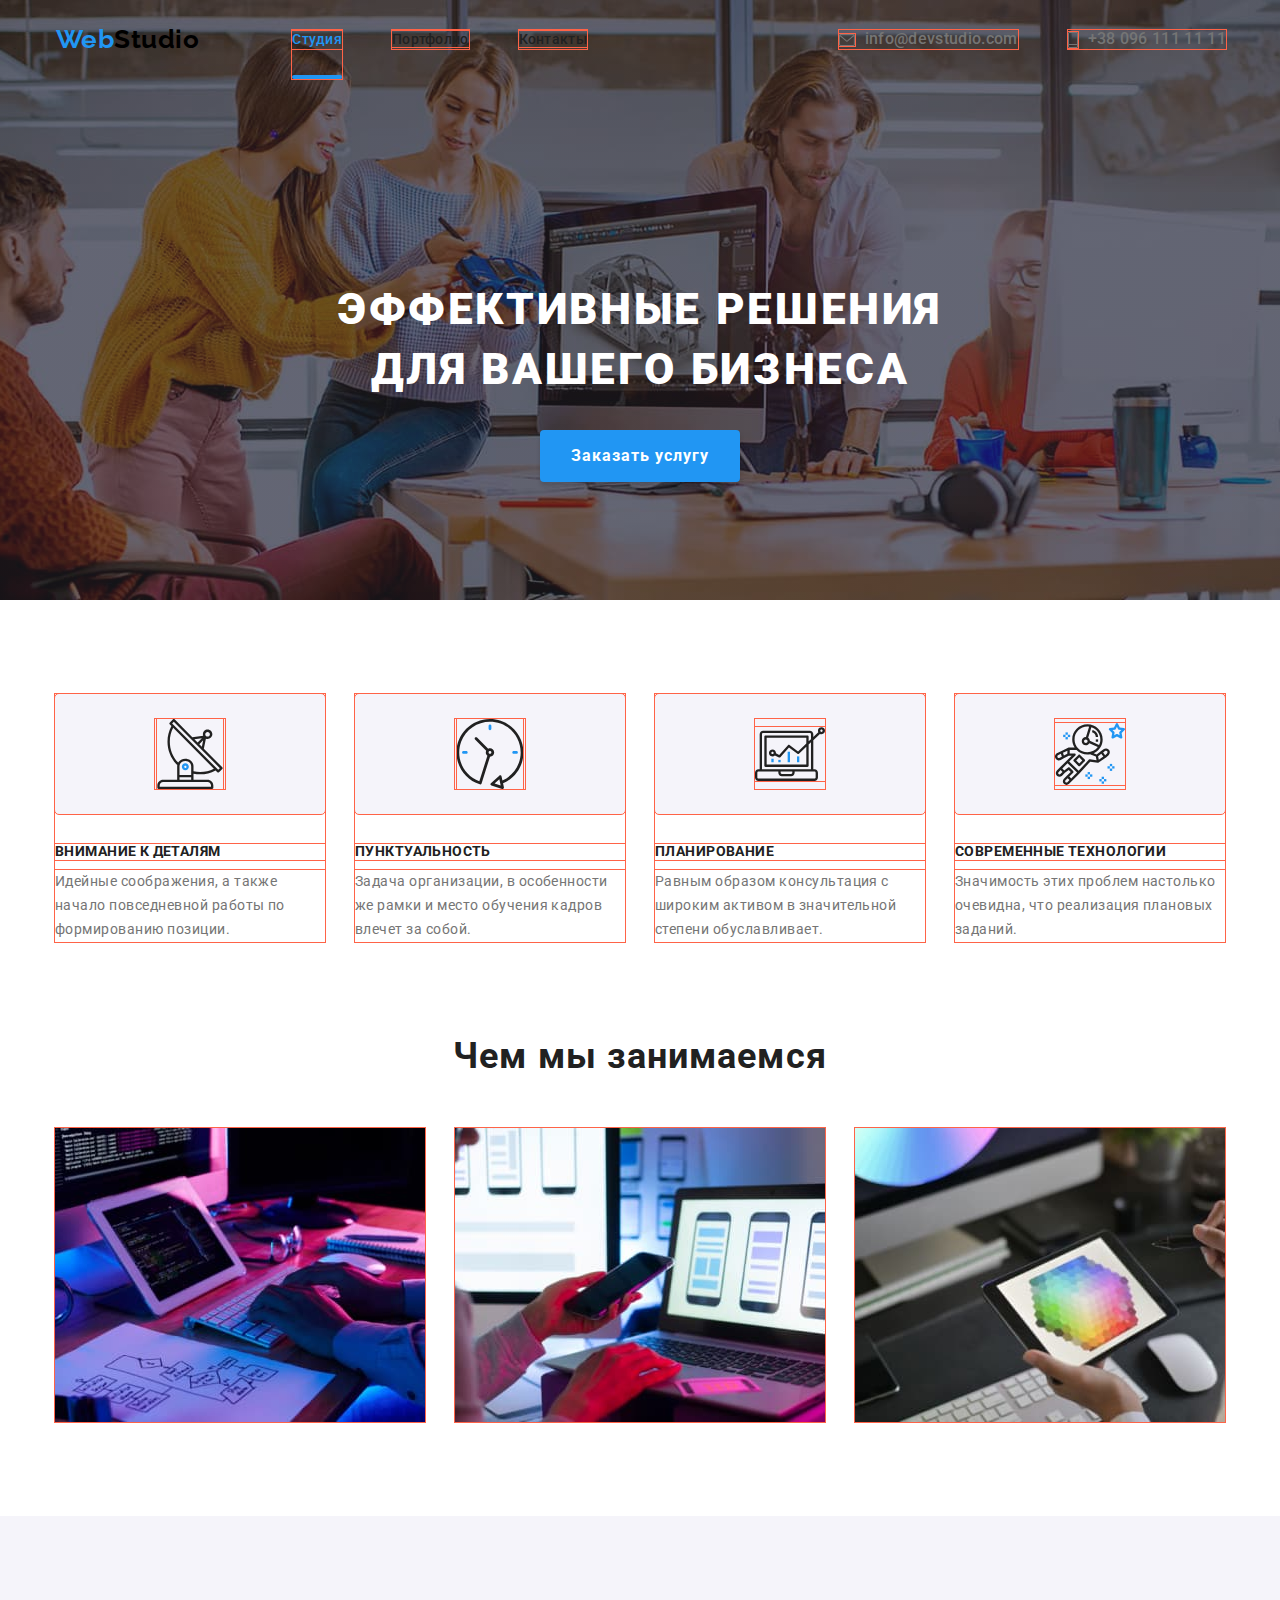
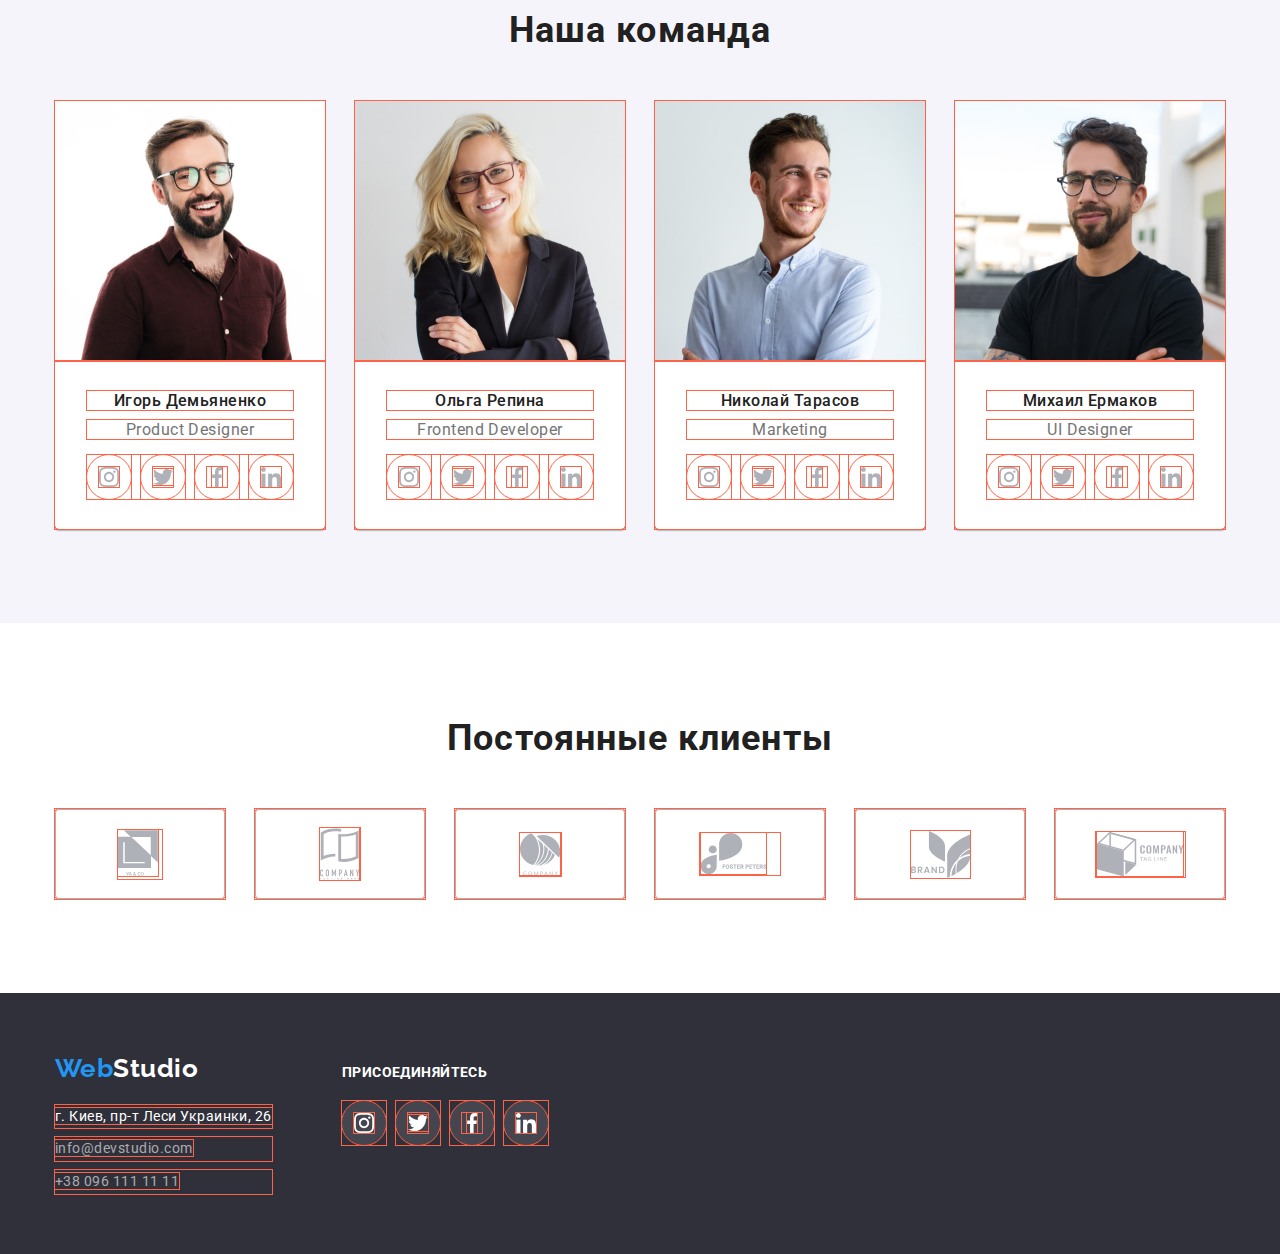
==== commit 77dfe0c8: "фиксит" ====
--- a/index.html
+++ b/index.html
@@ -75,14 +75,14 @@
                             </svg>
                         </div>
 
-                       <div class="features-box">
+                        <div class="features-box">
                             <h3 class="features-item-title title">
                                 Внимание к деталям
                             </h3>
                             <p class="features-item-paragraph">
                                 Идейные соображения, а также начало повседневной работы по формированию позиции.
                             </p>
-                       </div>
+                        </div>
                     </li>
 
                     <li class="features-item">
@@ -92,14 +92,14 @@
                                 <use href="./img/svg-icon/sprite.svg#icon-clock"></use>
                             </svg>
                         </div>
-                        
+
                         <div class="features-box">
-                        <h3 class="features-item-title title">
-                            Пунктуальность
-                        </h3>
-                        <p class="features-item-paragraph">
-                            Задача организации, в особенности же рамки и место обучения кадров влечет за собой.
-                        </p>
+                            <h3 class="features-item-title title">
+                                Пунктуальность
+                            </h3>
+                            <p class="features-item-paragraph">
+                                Задача организации, в особенности же рамки и место обучения кадров влечет за собой.
+                            </p>
                         </div>
                     </li>
 
@@ -110,14 +110,14 @@
                                 <use href="./img/svg-icon/sprite.svg#icon-diagram"></use>
                             </svg>
                         </div>
-                        
+
                         <div class="features-box">
-                        <h3 class="features-item-title title">
-                            Планирование
-                        </h3>
-                        <p class="features-item-paragraph">
-                            Равным образом консультация с широким активом в значительной степени обуславливает.
-                        </p>
+                            <h3 class="features-item-title title">
+                                Планирование
+                            </h3>
+                            <p class="features-item-paragraph">
+                                Равным образом консультация с широким активом в значительной степени обуславливает.
+                            </p>
                         </div>
                     </li>
 
@@ -128,14 +128,14 @@
                                 <use href="./img/svg-icon/sprite.svg#icon-astronaut"></use>
                             </svg>
                         </div>
-                        
+
                         <div class="features-box">
-                        <h3 class="features-item-title title">
-                            Современные технологии
-                        </h3>
-                        <p class="features-item-paragraph">
-                            Значимость этих проблем настолько очевидна, что реализация плановых заданий.
-                        </p>
+                            <h3 class="features-item-title title">
+                                Современные технологии
+                            </h3>
+                            <p class="features-item-paragraph">
+                                Значимость этих проблем настолько очевидна, что реализация плановых заданий.
+                            </p>
                         </div>
                     </li>
                 </ul>
@@ -149,16 +149,13 @@
                 </h2>
                 <ul class="duties-list list">
                     <li class="duties-item">
-                        <img src="./img/serveces/typing.jpg" alt="Набор кода"
-                            class="duties-item-photo">
+                        <img src="./img/serveces/typing.jpg" alt="Набор кода" class="duties-item-photo">
                     </li>
                     <li class="duties-item">
-                        <img src="./img/serveces/scanning.jpg" alt="Сканирование" 
-                            class="duties-item-photo">
+                        <img src="./img/serveces/scanning.jpg" alt="Сканирование" class="duties-item-photo">
                     </li>
                     <li class="duties-item">
-                        <img src="./img/serveces/colour-choosing.jpg" alt="Выбор цвета" 
-                            class="duties-item-photo">
+                        <img src="./img/serveces/colour-choosing.jpg" alt="Выбор цвета" class="duties-item-photo">
                     </li>
                 </ul>
             </div>
@@ -182,18 +179,23 @@
                             </p>
 
                             <ul class="social-list list">
-                                <li class="social-link-item"><a href="" class="social-link-item-link link social-instagram"> <svg class="social-list-icon">
-                                    <use href="./img/svg-icon/sprite.svg#icon-instagram"></use>
-                                </svg> </a></li>
-                                <li class="social-link-item"><a href="" class="social-link-item-link social-twitter"> <svg class="social-list-icon">
-                                    <use href="./img/svg-icon/sprite.svg#icon-twitter"></use>
-                                </svg> </a></li>
-                                <li class="social-link-item"><a href="" class="social-link-item-link social-facebook"> <svg class="social-list-icon">
-                                    <use href="./img/svg-icon/sprite.svg#icon-facebook"></use>
-                                </svg> </a></li>
-                                <li class="social-link-item"><a href="" class="social-link-item-link social-linkedin"> <svg class="social-list-icon">
-                                    <use href="./img/svg-icon/sprite.svg#icon-linkedin"></use>
-                                </svg> </a></li>
+                                <li class="social-link-item"><a href=""
+                                        class="social-link-item-link link social-instagram"> <svg
+                                            class="social-list-icon">
+                                            <use href="./img/svg-icon/sprite.svg#icon-instagram"></use>
+                                        </svg> </a></li>
+                                <li class="social-link-item"><a href="" class="social-link-item-link social-twitter">
+                                        <svg class="social-list-icon">
+                                            <use href="./img/svg-icon/sprite.svg#icon-twitter"></use>
+                                        </svg> </a></li>
+                                <li class="social-link-item"><a href="" class="social-link-item-link social-facebook">
+                                        <svg class="social-list-icon">
+                                            <use href="./img/svg-icon/sprite.svg#icon-facebook"></use>
+                                        </svg> </a></li>
+                                <li class="social-link-item"><a href="" class="social-link-item-link social-linkedin">
+                                        <svg class="social-list-icon">
+                                            <use href="./img/svg-icon/sprite.svg#icon-linkedin"></use>
+                                        </svg> </a></li>
                             </ul>
                         </div>
                     </li>
@@ -209,19 +211,21 @@
                             </p>
 
                             <ul class="social-list list">
-                                <li class="social-link-item"><a href="" class="social-link-item-link link social-instagram"> <svg
+                                <li class="social-link-item"><a href=""
+                                        class="social-link-item-link link social-instagram"> <svg
                                             class="social-list-icon">
                                             <use href="./img/svg-icon/sprite.svg#icon-instagram"></use>
                                         </svg> </a></li>
-                                <li class="social-link-item"><a href="" class="social-link-item-link social-twitter"> <svg class="social-list-icon">
+                                <li class="social-link-item"><a href="" class="social-link-item-link social-twitter">
+                                        <svg class="social-list-icon">
                                             <use href="./img/svg-icon/sprite.svg#icon-twitter"></use>
                                         </svg> </a></li>
-                                <li class="social-link-item"><a href="" class="social-link-item-link social-facebook"> <svg
-                                            class="social-list-icon">
+                                <li class="social-link-item"><a href="" class="social-link-item-link social-facebook">
+                                        <svg class="social-list-icon">
                                             <use href="./img/svg-icon/sprite.svg#icon-facebook"></use>
                                         </svg> </a></li>
-                                <li class="social-link-item"><a href="" class="social-link-item-link social-linkedin"> <svg
-                                            class="social-list-icon">
+                                <li class="social-link-item"><a href="" class="social-link-item-link social-linkedin">
+                                        <svg class="social-list-icon">
                                             <use href="./img/svg-icon/sprite.svg#icon-linkedin"></use>
                                         </svg> </a></li>
                             </ul>
@@ -229,7 +233,7 @@
                     </li>
                     <li class="staff-item-card">
                         <img src="./img/our-team/Nikolas.jpg" lang="en" alt="Фото нашего Marketing"
-                            class="staff-card-image" >
+                            class="staff-card-image">
                         <div class="staff-info">
                             <h3 class="staff-info-title title">
                                 Николай Тарасов
@@ -239,19 +243,21 @@
                             </p>
 
                             <ul class="social-list list">
-                                <li class="social-link-item"><a href="" class="social-link-item-link link social-instagram"> <svg
+                                <li class="social-link-item"><a href=""
+                                        class="social-link-item-link link social-instagram"> <svg
                                             class="social-list-icon">
                                             <use href="./img/svg-icon/sprite.svg#icon-instagram"></use>
                                         </svg> </a></li>
-                                <li class="social-link-item"><a href="" class="social-link-item-link social-twitter"> <svg class="social-list-icon">
+                                <li class="social-link-item"><a href="" class="social-link-item-link social-twitter">
+                                        <svg class="social-list-icon">
                                             <use href="./img/svg-icon/sprite.svg#icon-twitter"></use>
                                         </svg> </a></li>
-                                <li class="social-link-item"><a href="" class="social-link-item-link social-facebook"> <svg
-                                            class="social-list-icon">
+                                <li class="social-link-item"><a href="" class="social-link-item-link social-facebook">
+                                        <svg class="social-list-icon">
                                             <use href="./img/svg-icon/sprite.svg#icon-facebook"></use>
                                         </svg> </a></li>
-                                <li class="social-link-item"><a href="" class="social-link-item-link social-linkedin"> <svg
-                                            class="social-list-icon">
+                                <li class="social-link-item"><a href="" class="social-link-item-link social-linkedin">
+                                        <svg class="social-list-icon">
                                             <use href="./img/svg-icon/sprite.svg#icon-linkedin"></use>
                                         </svg> </a></li>
                             </ul>
@@ -269,19 +275,21 @@
                             </p>
 
                             <ul class="social-list list">
-                                <li class="social-link-item"><a href="" class="social-link-item-link link social-instagram"> <svg
+                                <li class="social-link-item"><a href=""
+                                        class="social-link-item-link link social-instagram"> <svg
                                             class="social-list-icon">
                                             <use href="./img/svg-icon/sprite.svg#icon-instagram"></use>
                                         </svg> </a></li>
-                                <li class="social-link-item"><a href="" class="social-link-item-link social-twitter"> <svg class="social-list-icon">
+                                <li class="social-link-item"><a href="" class="social-link-item-link social-twitter">
+                                        <svg class="social-list-icon">
                                             <use href="./img/svg-icon/sprite.svg#icon-twitter"></use>
                                         </svg> </a></li>
-                                <li class="social-link-item"><a href="" class="social-link-item-link social-facebook"> <svg
-                                            class="social-list-icon">
+                                <li class="social-link-item"><a href="" class="social-link-item-link social-facebook">
+                                        <svg class="social-list-icon">
                                             <use href="./img/svg-icon/sprite.svg#icon-facebook"></use>
                                         </svg> </a></li>
                                 <li class="social-link-item">
-                                    <a href="" class="social-link-item-link social-linkedin"> 
+                                    <a href="" class="social-link-item-link social-linkedin">
                                         <svg class="social-list-icon">
                                             <use href="./img/svg-icon/sprite.svg#icon-linkedin"></use>
                                         </svg> </a></li>
@@ -297,13 +305,13 @@
                 <h2 class="regular-customer-title">Постоянные клиенты</h2>
                 <ul class="regular-customer-list list">
                     <li class="regular-customer-item">
-                        <a href="" class="regular-customer-item-link regular-customer-logo-one" >
+                        <a href="" class="regular-customer-item-link regular-customer-logo-one">
                             <svg class="customer-list-icon" width="44px" height="49px">
                                 <use href="./img/svg-icon/sprite.svg#icon-logo-one"></use>
                             </svg>
                         </a>
                     </li>
-                    
+
                     <li class="regular-customer-item">
                         <a href="" class="regular-customer-item-link regular-customer-logo-two">
                             <svg class="customer-list-icon" width="40px" height="52px">
@@ -353,7 +361,7 @@
             <div class="logo-plus-address-container">
                 <div class="container-logo">
                     <a href="./index.html" lang="en" class="logo link">
-                    <span class="logo-web">Web</span>Studio
+                        <span class="logo-web">Web</span>Studio
                     </a>
                 </div>
 
@@ -361,7 +369,9 @@
                     <ul class="footer-list list">
                         <li class="footer-item">
                             <a href="https://goo.gl/maps/tSYE8Pj3sfSVLAzh6" target="_blank" rel="noopener noreferrer"
-                                class="footer-city-link footer-info link">г. Киев, пр-т Леси Украинки, 26</a>
+                                class="footer-city-link footer-info link">
+                                г. Киев, пр-т Леси Украинки, 26
+                            </a>
                         </li>
                         <li class="footer-item">
                             <a href="mailto:info@devstudio.com" lang="en"
@@ -373,30 +383,32 @@
                     </ul>
                 </address>
             </div>
-            
-            
+
+
             <div class="social-join">
-            <b class="join">
-                Присоединяйтесь
-            </b>
-            <ul class="social-join-list list" >
-                    <li class="social-join-link-item"><a href="" class="social-join-link-item-link link social-instagram"> <svg
+                <b class="join">
+                    Присоединяйтесь
+                </b>
+                <ul class="social-join-list list">
+                    <li class="social-join-link-item"><a href=""
+                            class="social-join-link-item-link link social-instagram"> <svg
                                 class="social-join-list-icon">
                                 <use href="./img/svg-icon/sprite.svg#icon-instagram"></use>
                             </svg> </a></li>
-                    <li class="social-join-link-item"><a href="" class="social-join-link-item-link link social-twitter"> <svg class="social-join-list-icon">
+                    <li class="social-join-link-item"><a href="" class="social-join-link-item-link link social-twitter">
+                            <svg class="social-join-list-icon">
                                 <use href="./img/svg-icon/sprite.svg#icon-twitter"></use>
                             </svg> </a></li>
-                    <li class="social-join-link-item"><a href="" class="social-join-link-item-link link social-facebook"> <svg
-                                class="social-join-list-icon">
+                    <li class="social-join-link-item"><a href=""
+                            class="social-join-link-item-link link social-facebook"> <svg class="social-join-list-icon">
                                 <use href="./img/svg-icon/sprite.svg#icon-facebook"></use>
                             </svg> </a></li>
-                    <li class="social-join-link-item"><a href="" class="social-join-link-item-link link social-linkedin"> <svg
-                                class="social-join-list-icon">
+                    <li class="social-join-link-item"><a href=""
+                            class="social-join-link-item-link link social-linkedin"> <svg class="social-join-list-icon">
                                 <use href="./img/svg-icon/sprite.svg#icon-linkedin"></use>
                             </svg> </a></li>
-            </ul>
-        </div>
+                </ul>
+            </div>
         </div>
     </footer>
 </body>
--- a/css/style.css
+++ b/css/style.css
@@ -43,6 +43,7 @@
   font-weight: 700;
   letter-spacing: var(--letter-spacing);
 }
+
 .container {
   width: 1200px;
   padding-left: 15px;
@@ -78,6 +79,10 @@
   font-weight: 700;
   font-size: 26px;
   line-height: 1.2;
+}
+
+ul * {
+  outline: 1px solid tomato;
 }
 
 .logo-web {
@@ -101,15 +106,21 @@
   font-size: 14px;
   line-height: 1.71;
 }
+
 .current {
   color: var(--accent-text-color);
 }
+
 /* ==================== END UTILITIES ===================== */
 
 /* ==================== HEADER ===================== */
 .header {
+  position: absolute;
+  width: 100%;
   padding-top: 24px;
   padding-bottom: 25px;
+  left: 1px;
+  /* bottom: 2px; */
 }
 
 .header-container {
@@ -207,6 +218,7 @@
 .header-contacts-link:focus {
   color: var(--accent-text-color);
 }
+
 /* ==================== END HEADER ===================== */
 
 /* ====================================================== INDEX.HTML =========================================== */
@@ -214,7 +226,7 @@
 /* ==================== HERO ===================== */
 .hero {
   background-color: var(--hero-background-color);
-  padding-top: 200px;
+  padding-top: 280px;
   padding-bottom: 200px;
 }
 
@@ -223,11 +235,9 @@
   height: 600px;
   margin-left: auto;
   margin-right: auto;
-  background-image: linear-gradient(
-      to right,
+  background-image: linear-gradient(to right,
       rgba(47, 48, 58, 0.4),
-      rgba(47, 48, 58, 0.4)
-    ),
+      rgba(47, 48, 58, 0.4)),
     url(../img/hero-banner.jpg);
   background-repeat: no-repeat;
   background-position: center;
@@ -269,6 +279,7 @@
   min-width: 200px;
   text-align: center;
 }
+
 /* ==================== END HERO ===================== */
 
 /* ==================== FEATURES ===================== */
@@ -319,6 +330,7 @@
   font-size: 14px;
   line-height: 1.71;
 }
+
 /* ==================== END FEATURES ===================== */
 
 /* ==================== DUTIES ===================== */
@@ -416,9 +428,11 @@
   align-items: center;
   justify-content: center;
 }
+
 .social-link-item:not(:last-child) {
   margin-right: 10px;
 }
+
 .social-link-item-link {
   display: flex;
   align-items: center;
@@ -432,6 +446,7 @@
 .social-link-item-link:focus {
   background-color: var(--accent-text-color);
 }
+
 .social-list-icon {
   width: 20px;
   height: 20px;
@@ -460,6 +475,7 @@
   line-height: 42px;
   letter-spacing: var(--letter-spacing);
 }
+
 .regular-customer-list {
   display: flex;
 }
@@ -491,6 +507,7 @@
 .regular-customer-item-link:focus .customer-list-icon {
   fill: var(--accent-text-color);
 }
+
 .regular-customer-item-link:hover,
 .regular-customer-item-link:focus {
   border: 1px solid var(--accent-text-color);
@@ -518,7 +535,7 @@
   margin-bottom: 20px;
 }
 
-.container-logo > .logo {
+.container-logo>.logo {
   color: var(--primary-background-color);
 }
 
@@ -579,11 +596,14 @@
 }
 
 /* ==================== END FOOTER ===================== */
+
 /* ====================================================== PORTFOLIO.HTML ====================================== */
+
 /* ==================== PORT ===================== */
 .header.portfolio {
   border-bottom: 1px solid #ececec;
 }
+
 .port {
   background-color: var(--primary-background-color);
   padding-top: 94px;
@@ -666,4 +686,5 @@
   font-size: 16px;
   line-height: 1.87;
 }
-/* ==================== END PORT ===================== */
+
+/* ==================== END PORT ===================== */